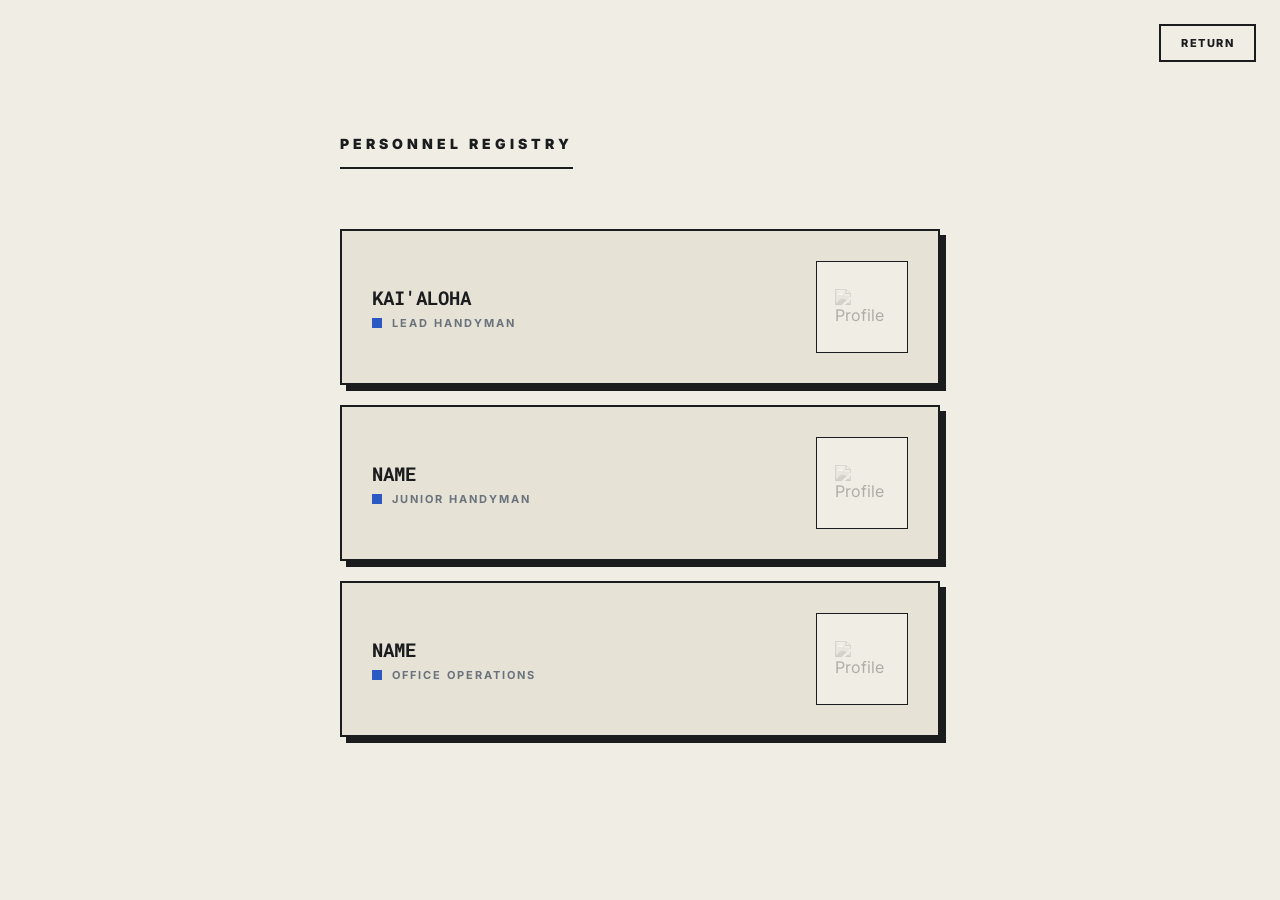
==== about.html @ ba07300b "Update about.html" ====
<!DOCTYPE html>
<html lang="en">
<head>
    <meta charset="utf-8">
    <meta name="viewport" content="width=device-width, initial-scale=1">
    <title>The Team | the handyman 870.</title>
    
    <link href="https://fonts.googleapis.com/css2?family=Inter:wght@400;700;900&family=Roboto+Mono:wght@700&display=swap" rel="stylesheet">

    <style>
        :root {
            --bg-color: #f0ede4;      
            --text-color: #1a1c1e;    
            --sub-text: #6a727c;
            --btn-bg: #2b59c3;        
            --btn-border: #1a1c1e;    
            --content-bg: #e6e2d6;    
        }

        [data-theme="dark"] {
            --bg-color: #121416;      
            --text-color: #e3e6e9;
            --sub-text: #9ba3af;
            --btn-bg: #3d71e9;        
            --btn-border: #000000;
            --content-bg: #1c1f23;
        }

        body {
            background-color: var(--bg-color);
            color: var(--text-color);
            font-family: 'Inter', sans-serif;
            margin: 0;
            display: flex;
            flex-direction: column;
            align-items: center;
            min-height: 100vh;
        }

        .top-bar {
            width: 100%;
            display: flex;
            justify-content: flex-end;
            padding: 24px;
            box-sizing: border-box;
        }

        .nav-item {
            background: var(--bg-color); 
            border: 2px solid var(--btn-border);
            color: var(--text-color);
            font-size: 11px;
            font-weight: 800;
            text-transform: uppercase;
            letter-spacing: 1.5px;
            padding: 10px 20px;
            cursor: pointer;
            text-decoration: none;
            transition: all 0.1s;
        }

        .container {
            max-width: 600px;
            width: 100%;
            padding: 40px 20px;
        }

        h1 {
            font-size: 14px;
            text-transform: uppercase;
            letter-spacing: 4px;
            margin-bottom: 60px;
            font-weight: 900;
            border-bottom: 2.5px solid var(--btn-border);
            padding-bottom: 15px;
            display: inline-block;
        }

        .member-row {
            display: flex;
            align-items: center;
            justify-content: space-between;
            padding: 30px;
            background-color: var(--content-bg);
            border: 2px solid var(--btn-border);
            margin-bottom: 20px;
            box-shadow: 6px 6px 0px var(--btn-border);
        }

        /* UPDATED NAME STYLE */
        .name {
            font-family: 'Roboto Mono', monospace; /* Ensures the straight Okina */
            font-size: 19px;
            font-weight: 700;
            margin-bottom: 6px;
            display: block;
            text-transform: uppercase !important; /* Force KAI'ALOHA to be caps */
            letter-spacing: 0px; 
        }

        .role {
            font-size: 11px;
            text-transform: uppercase;
            letter-spacing: 2px;
            color: var(--sub-text);
            font-weight: 700;
        }

        .indicator {
            width: 10px;
            height: 10px;
            background-color: var(--btn-bg);
            display: inline-block;
            margin-right: 10px;
        }

        .photo-box {
            width: 90px;
            height: 90px;
            background-color: var(--bg-color);
            border: 1.5px solid var(--btn-border);
            display: flex;
            align-items: center;
            justify-content: center;
            overflow: hidden;
        }

        .photo-box img {
            width: 60%;
            height: auto;
            opacity: 0.3;
            filter: grayscale(1);
        }
    </style>
    
    <script>
        const savedTheme = localStorage.getItem('theme');
        if (savedTheme === 'dark') {
            document.documentElement.setAttribute('data-theme', 'dark');
        }
    </script>
</head>
<body>

    <div class="top-bar">
        <a href="index.html" class="nav-item">Return</a>
    </div>

    <div class="container">
        <h1>Personnel Registry</h1>

        <div class="team-stack">
            <div class="member-row">
                <div class="member-meta">
                    <span class="name">Kai'aloha</span> 
                    <div style="display:flex; align-items:center;">
                        <span class="indicator"></span>
                        <span class="role">Lead Handyman</span>
                    </div>
                </div>
                <div class="photo-box">
                    <img src="https://www.svgrepo.com/show/452030/avatar-default.svg" alt="Profile">
                </div>
            </div>

            <div class="member-row">
                <div class="member-meta">
                    <span class="name">Name</span>
                    <div style="display:flex; align-items:center;">
                        <span class="indicator"></span>
                        <span class="role">Junior Handyman</span>
                    </div>
                </div>
                <div class="photo-box">
                    <img src="https://www.svgrepo.com/show/452030/avatar-default.svg" alt="Profile">
                </div>
            </div>

            <div class="member-row">
                <div class="member-meta">
                    <span class="name">Name</span>
                    <div style="display:flex; align-items:center;">
                        <span class="indicator"></span>
                        <span class="role">Office Operations</span>
                    </div>
                </div>
                <div class="photo-box">
                    <img src="https://www.svgrepo.com/show/452030/avatar-default.svg" alt="Profile">
                </div>
            </div>
        </div>
    </div>

</body>
</html>
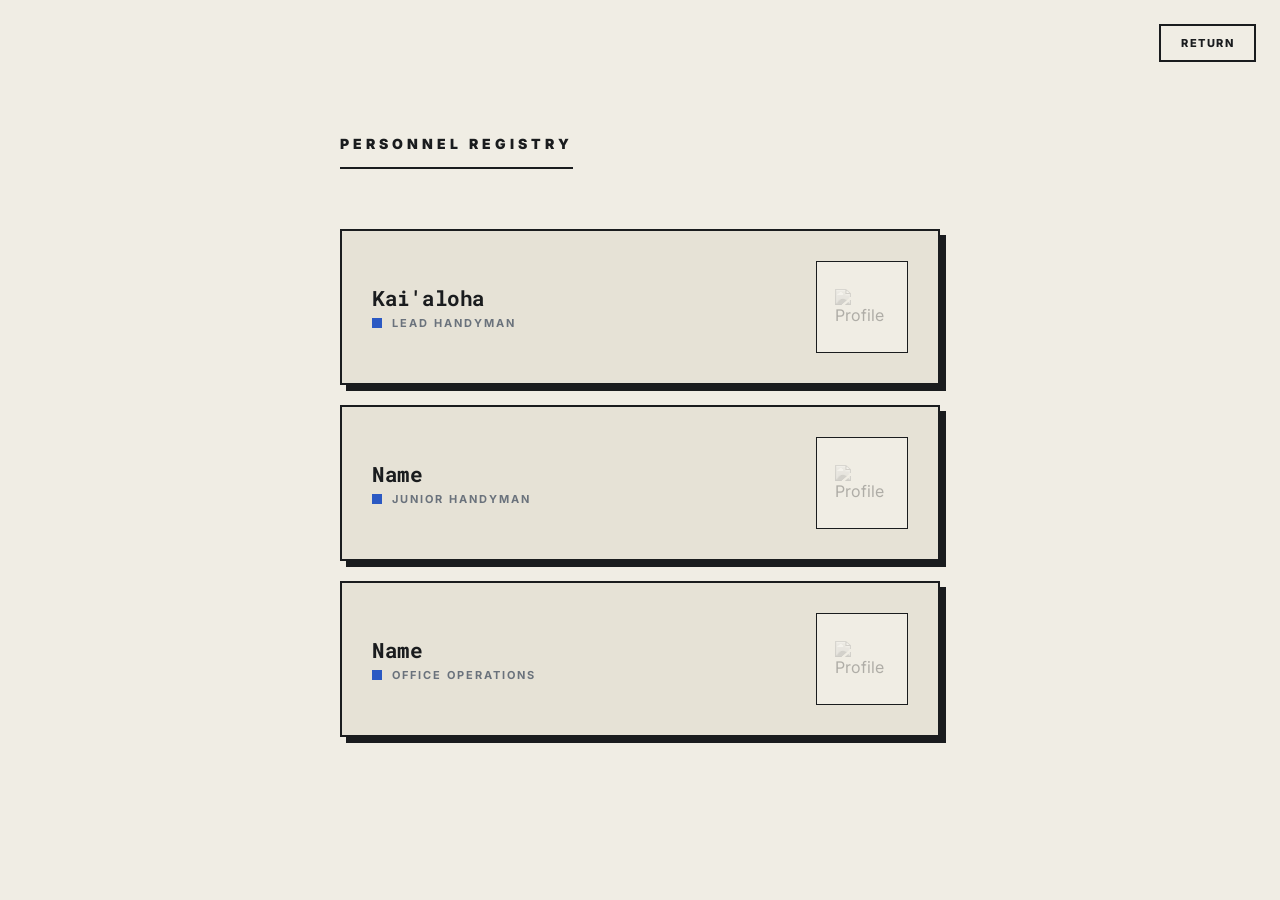
==== commit 4f6c3486: "Update about.html" ====
--- a/about.html
+++ b/about.html
@@ -5,7 +5,7 @@
     <meta name="viewport" content="width=device-width, initial-scale=1">
     <title>The Team | the handyman 870.</title>
     
-    <link href="https://fonts.googleapis.com/css2?family=Inter:wght@400;700;900&family=Roboto+Mono:wght@700&display=swap" rel="stylesheet">
+    <link href="https://fonts.googleapis.com/css2?family=Inter:wght@400;700;900&family=Roboto+Mono:wght@500;700&display=swap" rel="stylesheet">
 
     <style>
         :root {
@@ -87,15 +87,15 @@
             box-shadow: 6px 6px 0px var(--btn-border);
         }
 
-        /* UPDATED NAME STYLE */
+        /* TITLE CASE NAME STYLE */
         .name {
-            font-family: 'Roboto Mono', monospace; /* Ensures the straight Okina */
-            font-size: 19px;
+            font-family: 'Roboto Mono', monospace; 
+            font-size: 21px; /* Slightly larger to balance the Title Case */
             font-weight: 700;
-            margin-bottom: 6px;
+            margin-bottom: 4px;
             display: block;
-            text-transform: uppercase !important; /* Force KAI'ALOHA to be caps */
-            letter-spacing: 0px; 
+            /* text-transform: none; Removed the force-caps to allow Title Case */
+            letter-spacing: -0.5px; 
         }
 
         .role {
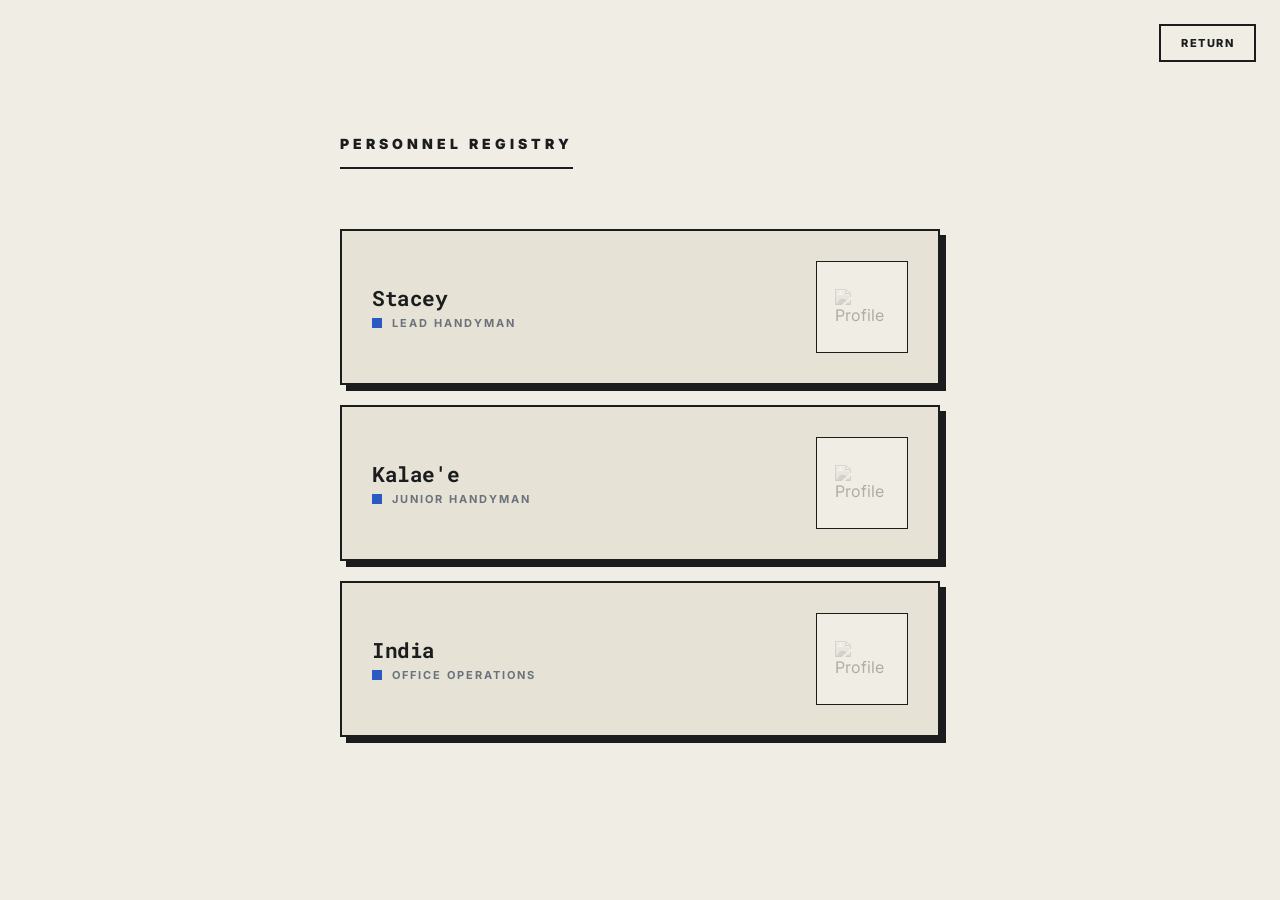
==== commit a2e8bb1c: "Update about.html" ====
--- a/about.html
+++ b/about.html
@@ -152,7 +152,7 @@
         <div class="team-stack">
             <div class="member-row">
                 <div class="member-meta">
-                    <span class="name">Kai'aloha</span> 
+                    <span class="name">Stacey</span> 
                     <div style="display:flex; align-items:center;">
                         <span class="indicator"></span>
                         <span class="role">Lead Handyman</span>
@@ -165,7 +165,7 @@
 
             <div class="member-row">
                 <div class="member-meta">
-                    <span class="name">Name</span>
+                    <span class="name">Kalae'e</span>
                     <div style="display:flex; align-items:center;">
                         <span class="indicator"></span>
                         <span class="role">Junior Handyman</span>
@@ -178,7 +178,7 @@
 
             <div class="member-row">
                 <div class="member-meta">
-                    <span class="name">Name</span>
+                    <span class="name">India</span>
                     <div style="display:flex; align-items:center;">
                         <span class="indicator"></span>
                         <span class="role">Office Operations</span>
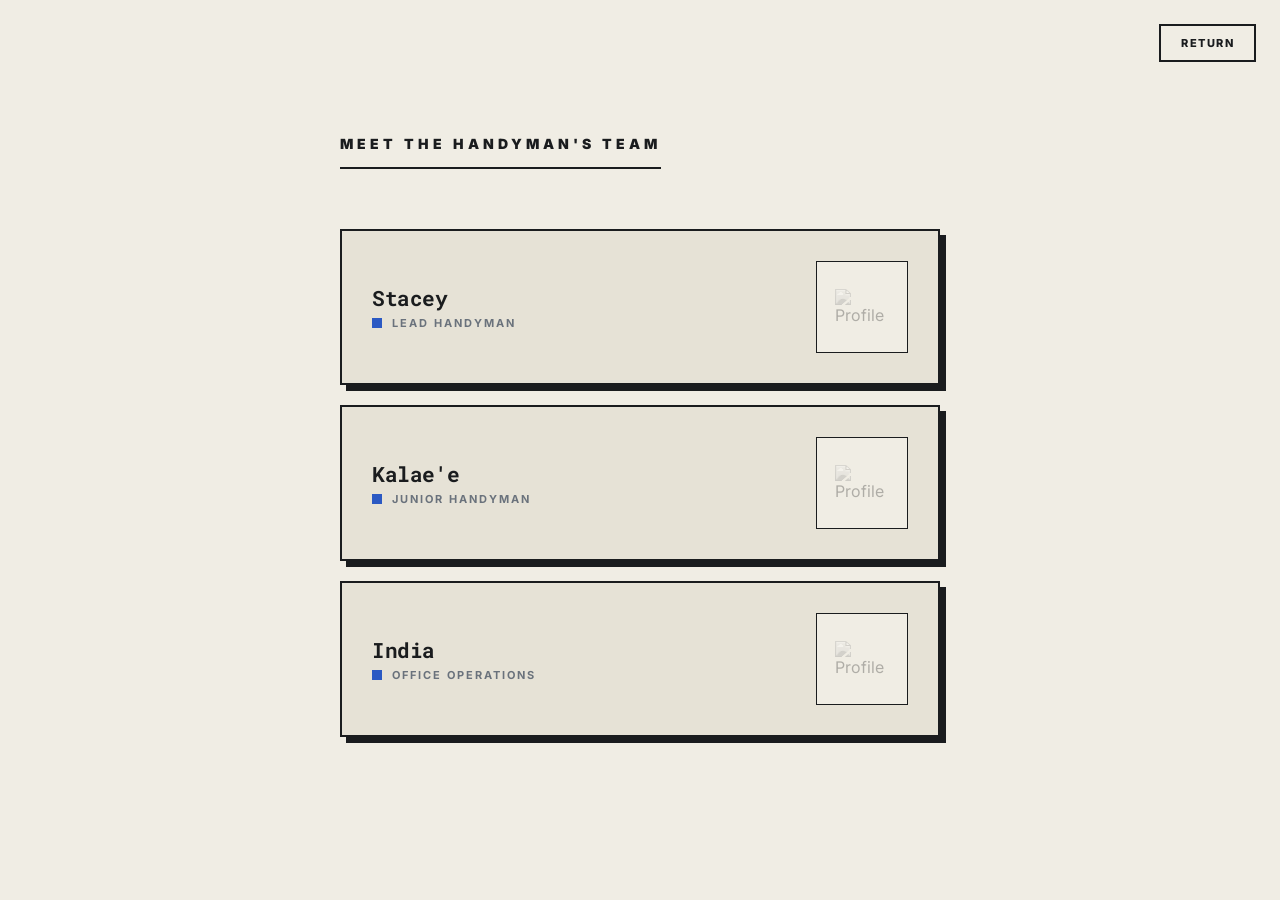
==== commit cc503224: "Update about.html" ====
--- a/about.html
+++ b/about.html
@@ -147,7 +147,7 @@
     </div>
 
     <div class="container">
-        <h1>Personnel Registry</h1>
+        <h1>Meet the Handyman's Team</h1>
 
         <div class="team-stack">
             <div class="member-row">
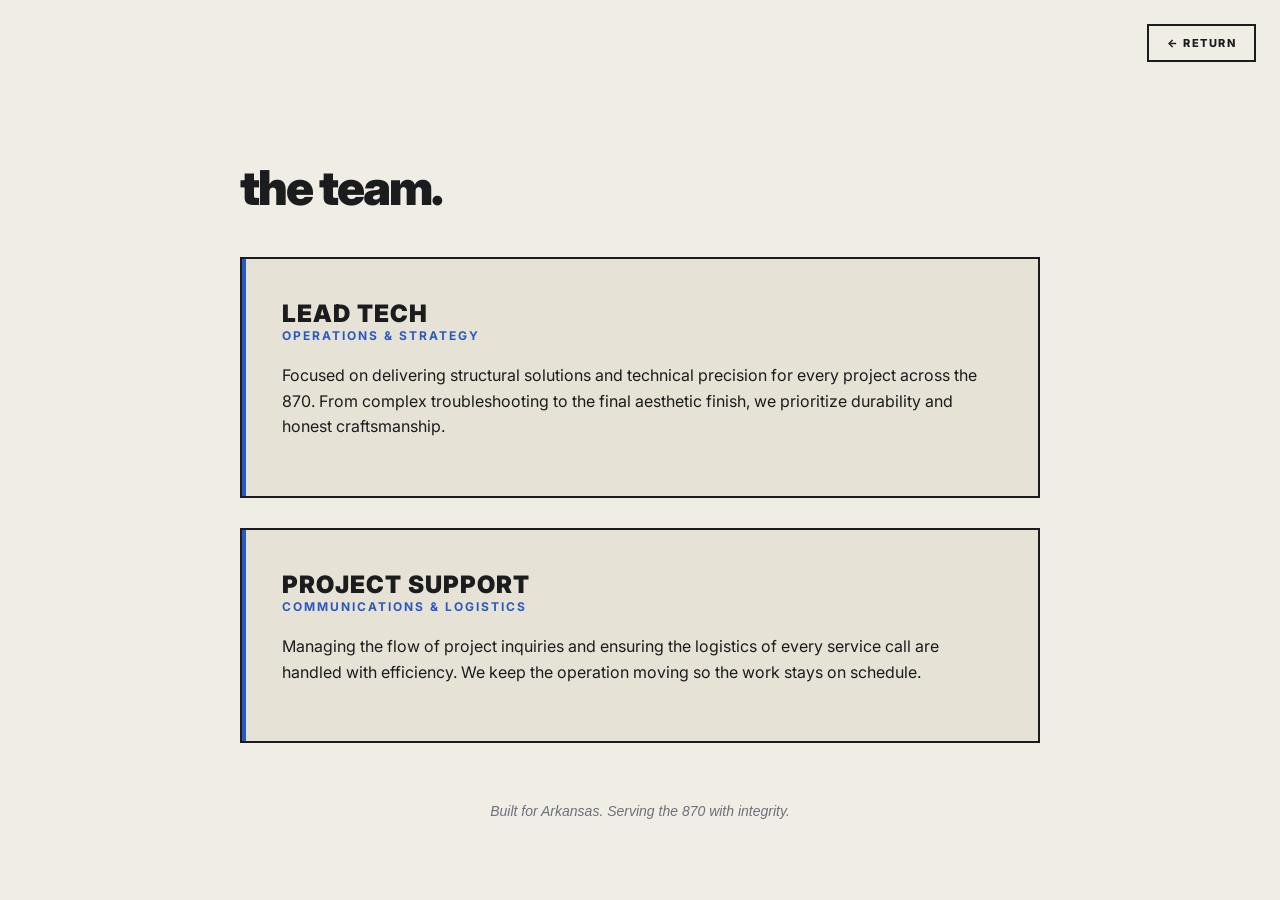
==== commit f3f6cda0: "Update about.html" ====
--- a/about.html
+++ b/about.html
@@ -5,7 +5,9 @@
     <meta name="viewport" content="width=device-width, initial-scale=1">
     <title>The Team | the handyman 870.</title>
     
-    <link href="https://fonts.googleapis.com/css2?family=Inter:wght@400;700;900&family=Roboto+Mono:wght@500;700&display=swap" rel="stylesheet">
+    <link rel="preconnect" href="https://fonts.googleapis.com">
+    <link rel="preconnect" href="https://fonts.gstatic.com" crossorigin>
+    <link href="https://fonts.googleapis.com/css2?family=Inter:wght@400;700;900&display=swap" rel="stylesheet">
 
     <style>
         :root {
@@ -13,8 +15,11 @@
             --text-color: #1a1c1e;    
             --sub-text: #6a727c;
             --btn-bg: #2b59c3;        
+            --btn-text: #ffffff;      
             --btn-border: #1a1c1e;    
             --content-bg: #e6e2d6;    
+            --accent-glow: #2b59c3;
+            --shadow: 6px 6px 0px var(--btn-border);
         }
 
         [data-theme="dark"] {
@@ -22,8 +27,11 @@
             --text-color: #e3e6e9;
             --sub-text: #9ba3af;
             --btn-bg: #3d71e9;        
+            --btn-text: #ffffff;
             --btn-border: #000000;
             --content-bg: #1c1f23;
+            --accent-glow: #3d71e9;
+            --shadow: 6px 6px 0px #000000;
         }
 
         body {
@@ -35,6 +43,7 @@
             flex-direction: column;
             align-items: center;
             min-height: 100vh;
+            transition: background-color 0.3s ease;
         }
 
         .top-bar {
@@ -46,150 +55,128 @@
         }
 
         .nav-item {
-            background: var(--bg-color); 
+            background: transparent;
             border: 2px solid var(--btn-border);
             color: var(--text-color);
             font-size: 11px;
             font-weight: 800;
             text-transform: uppercase;
             letter-spacing: 1.5px;
-            padding: 10px 20px;
+            padding: 10px 18px;
             cursor: pointer;
             text-decoration: none;
             transition: all 0.1s;
         }
 
+        .nav-item:hover {
+            background: var(--btn-border);
+            color: var(--bg-color);
+        }
+
         .container {
-            max-width: 600px;
+            max-width: 800px;
             width: 100%;
-            padding: 40px 20px;
+            padding: 0 20px;
+            margin-top: 40px;
+            margin-bottom: 80px;
         }
 
         h1 {
-            font-size: 14px;
-            text-transform: uppercase;
-            letter-spacing: 4px;
-            margin-bottom: 60px;
+            font-size: clamp(32px, 6vw, 48px);
             font-weight: 900;
-            border-bottom: 2.5px solid var(--btn-border);
-            padding-bottom: 15px;
-            display: inline-block;
+            letter-spacing: -2px;
+            text-transform: lowercase;
+            margin-bottom: 40px;
         }
 
-        .member-row {
-            display: flex;
-            align-items: center;
-            justify-content: space-between;
-            padding: 30px;
+        .team-card {
             background-color: var(--content-bg);
-            border: 2px solid var(--btn-border);
-            margin-bottom: 20px;
-            box-shadow: 6px 6px 0px var(--btn-border);
+            border: 2.5px solid var(--btn-border);
+            padding: 40px;
+            margin-bottom: 30px;
+            text-align: left;
+            position: relative;
         }
 
-        /* TITLE CASE NAME STYLE */
-        .name {
-            font-family: 'Roboto Mono', monospace; 
-            font-size: 21px; /* Slightly larger to balance the Title Case */
-            font-weight: 700;
-            margin-bottom: 4px;
-            display: block;
-            /* text-transform: none; Removed the force-caps to allow Title Case */
-            letter-spacing: -0.5px; 
+        .team-card::before {
+            content: "";
+            position: absolute;
+            top: 0; left: 0;
+            width: 4px; height: 100%;
+            background: var(--accent-glow);
         }
 
-        .role {
-            font-size: 11px;
+        .member-name {
+            font-weight: 900;
+            font-size: 24px;
             text-transform: uppercase;
-            letter-spacing: 2px;
-            color: var(--sub-text);
-            font-weight: 700;
+            letter-spacing: 1px;
+            margin-bottom: 5px;
         }
 
-        .indicator {
-            width: 10px;
-            height: 10px;
-            background-color: var(--btn-bg);
-            display: inline-block;
-            margin-right: 10px;
+        .member-role {
+            font-weight: 700;
+            color: var(--accent-glow);
+            text-transform: uppercase;
+            font-size: 12px;
+            letter-spacing: 2px;
+            margin-bottom: 20px;
+            display: block;
         }
 
-        .photo-box {
-            width: 90px;
-            height: 90px;
-            background-color: var(--bg-color);
-            border: 1.5px solid var(--btn-border);
-            display: flex;
-            align-items: center;
-            justify-content: center;
-            overflow: hidden;
+        .member-bio {
+            line-height: 1.6;
+            color: var(--text-color);
+            font-size: 16px;
         }
 
-        .photo-box img {
-            width: 60%;
-            height: auto;
-            opacity: 0.3;
-            filter: grayscale(1);
+        .footer-note {
+            margin-top: 60px;
+            font-style: italic;
+            color: var(--sub-text);
+            font-size: 14px;
+            text-align: center;
         }
     </style>
-    
+</head>
+<body>
+
+    <div class="top-bar">
+        <a href="index.html" class="nav-item">← Return</a>
+    </div>
+
+    <div class="container">
+        <h1>the team.</h1>
+
+        <div class="team-card">
+            <span class="member-name">Lead Tech</span>
+            <span class="member-role">Operations & Strategy</span>
+            <p class="member-bio">
+                Focused on delivering structural solutions and technical precision for every project across the 870. 
+                From complex troubleshooting to the final aesthetic finish, we prioritize durability and honest craftsmanship.
+            </p>
+        </div>
+
+        <div class="team-card">
+            <span class="member-name">Project Support</span>
+            <span class="member-role">Communications & Logistics</span>
+            <p class="member-bio">
+                Managing the flow of project inquiries and ensuring the logistics of every service call are handled 
+                with efficiency. We keep the operation moving so the work stays on schedule.
+            </p>
+        </div>
+
+        <div class="footer-note">
+            Built for Arkansas. Serving the 870 with integrity.
+        </div>
+    </div>
+
     <script>
+        // Sync theme with the main page
         const savedTheme = localStorage.getItem('theme');
         if (savedTheme === 'dark') {
             document.documentElement.setAttribute('data-theme', 'dark');
         }
     </script>
-</head>
-<body>
-
-    <div class="top-bar">
-        <a href="index.html" class="nav-item">Return</a>
-    </div>
-
-    <div class="container">
-        <h1>Meet the Handyman's Team</h1>
-
-        <div class="team-stack">
-            <div class="member-row">
-                <div class="member-meta">
-                    <span class="name">Stacey</span> 
-                    <div style="display:flex; align-items:center;">
-                        <span class="indicator"></span>
-                        <span class="role">Lead Handyman</span>
-                    </div>
-                </div>
-                <div class="photo-box">
-                    <img src="https://www.svgrepo.com/show/452030/avatar-default.svg" alt="Profile">
-                </div>
-            </div>
-
-            <div class="member-row">
-                <div class="member-meta">
-                    <span class="name">Kalae'e</span>
-                    <div style="display:flex; align-items:center;">
-                        <span class="indicator"></span>
-                        <span class="role">Junior Handyman</span>
-                    </div>
-                </div>
-                <div class="photo-box">
-                    <img src="https://www.svgrepo.com/show/452030/avatar-default.svg" alt="Profile">
-                </div>
-            </div>
-
-            <div class="member-row">
-                <div class="member-meta">
-                    <span class="name">India</span>
-                    <div style="display:flex; align-items:center;">
-                        <span class="indicator"></span>
-                        <span class="role">Office Operations</span>
-                    </div>
-                </div>
-                <div class="photo-box">
-                    <img src="https://www.svgrepo.com/show/452030/avatar-default.svg" alt="Profile">
-                </div>
-            </div>
-        </div>
-    </div>
-
 </body>
 </html>
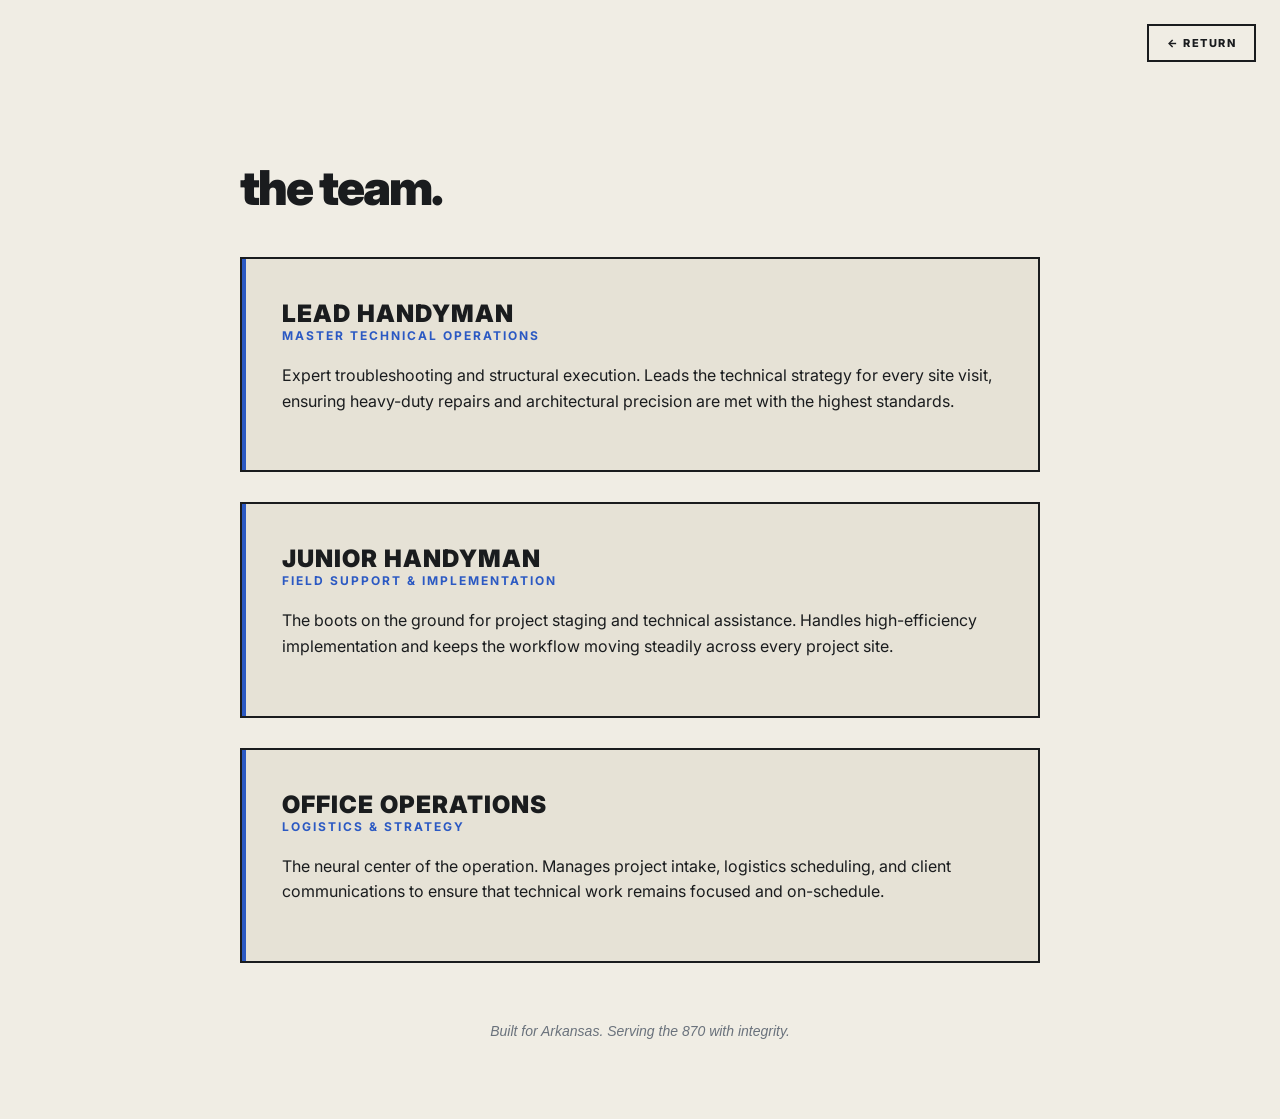
==== commit aa9b0237: "Update about.html" ====
--- a/about.html
+++ b/about.html
@@ -2,6 +2,15 @@
 <html lang="en">
 <head>
     <meta charset="utf-8">
+    <script>
+        (function() {
+            const savedTheme = localStorage.getItem('theme');
+            if (savedTheme === 'dark') {
+                document.documentElement.setAttribute('data-theme', 'dark');
+            }
+        })();
+    </script>
+    
     <meta name="viewport" content="width=device-width, initial-scale=1">
     <title>The Team | the handyman 870.</title>
     
@@ -43,7 +52,6 @@
             flex-direction: column;
             align-items: center;
             min-height: 100vh;
-            transition: background-color 0.3s ease;
         }
 
         .top-bar {
@@ -149,20 +157,26 @@
         <h1>the team.</h1>
 
         <div class="team-card">
-            <span class="member-name">Lead Tech</span>
-            <span class="member-role">Operations & Strategy</span>
+            <span class="member-name">Lead Handyman</span>
+            <span class="member-role">Master Technical Operations</span>
             <p class="member-bio">
-                Focused on delivering structural solutions and technical precision for every project across the 870. 
-                From complex troubleshooting to the final aesthetic finish, we prioritize durability and honest craftsmanship.
+                Expert troubleshooting and structural execution. Leads the technical strategy for every site visit, ensuring heavy-duty repairs and architectural precision are met with the highest standards.
             </p>
         </div>
 
         <div class="team-card">
-            <span class="member-name">Project Support</span>
-            <span class="member-role">Communications & Logistics</span>
+            <span class="member-name">Junior Handyman</span>
+            <span class="member-role">Field Support & Implementation</span>
             <p class="member-bio">
-                Managing the flow of project inquiries and ensuring the logistics of every service call are handled 
-                with efficiency. We keep the operation moving so the work stays on schedule.
+                The boots on the ground for project staging and technical assistance. Handles high-efficiency implementation and keeps the workflow moving steadily across every project site.
+            </p>
+        </div>
+
+        <div class="team-card">
+            <span class="member-name">Office Operations</span>
+            <span class="member-role">Logistics & Strategy</span>
+            <p class="member-bio">
+                The neural center of the operation. Manages project intake, logistics scheduling, and client communications to ensure that technical work remains focused and on-schedule.
             </p>
         </div>
 
@@ -171,12 +185,5 @@
         </div>
     </div>
 
-    <script>
-        // Sync theme with the main page
-        const savedTheme = localStorage.getItem('theme');
-        if (savedTheme === 'dark') {
-            document.documentElement.setAttribute('data-theme', 'dark');
-        }
-    </script>
 </body>
 </html>
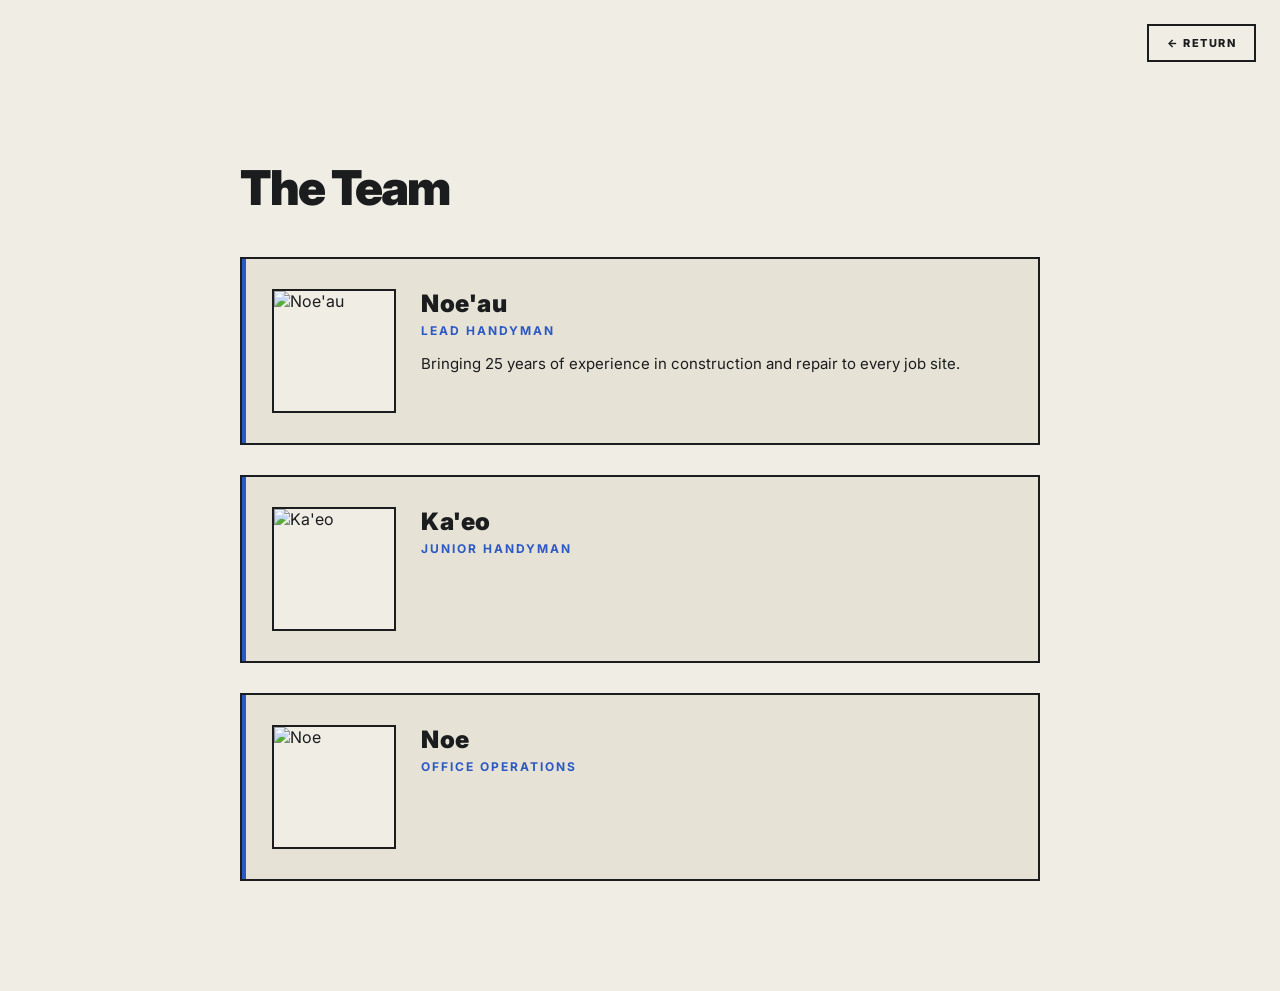
==== commit 710f57f4: "Update about.html" ====
--- a/about.html
+++ b/about.html
@@ -52,6 +52,7 @@
             flex-direction: column;
             align-items: center;
             min-height: 100vh;
+            transition: background-color 0.3s ease;
         }
 
         .top-bar {
@@ -93,16 +94,17 @@
             font-size: clamp(32px, 6vw, 48px);
             font-weight: 900;
             letter-spacing: -2px;
-            text-transform: lowercase;
             margin-bottom: 40px;
         }
 
         .team-card {
             background-color: var(--content-bg);
             border: 2.5px solid var(--btn-border);
-            padding: 40px;
+            padding: 30px;
             margin-bottom: 30px;
-            text-align: left;
+            display: flex;
+            gap: 25px;
+            align-items: flex-start;
             position: relative;
         }
 
@@ -114,11 +116,24 @@
             background: var(--accent-glow);
         }
 
+        .member-photo {
+            width: 120px;
+            height: 120px;
+            background: var(--bg-color);
+            border: 2px solid var(--btn-border);
+            flex-shrink: 0;
+            object-fit: cover;
+        }
+
+        .member-info {
+            display: flex;
+            flex-direction: column;
+        }
+
         .member-name {
             font-weight: 900;
             font-size: 24px;
-            text-transform: uppercase;
-            letter-spacing: 1px;
+            letter-spacing: 0.5px;
             margin-bottom: 5px;
         }
 
@@ -128,22 +143,19 @@
             text-transform: uppercase;
             font-size: 12px;
             letter-spacing: 2px;
-            margin-bottom: 20px;
-            display: block;
+            margin-bottom: 10px;
         }
 
         .member-bio {
-            line-height: 1.6;
+            line-height: 1.5;
             color: var(--text-color);
-            font-size: 16px;
-        }
-
-        .footer-note {
-            margin-top: 60px;
-            font-style: italic;
-            color: var(--sub-text);
-            font-size: 14px;
-            text-align: center;
+            font-size: 15px;
+            margin-top: 5px;
+        }
+
+        @media (max-width: 500px) {
+            .team-card { flex-direction: column; align-items: center; text-align: center; }
+            .team-card::before { width: 100%; height: 4px; top: 0; left: 0; }
         }
     </style>
 </head>
@@ -154,35 +166,35 @@
     </div>
 
     <div class="container">
-        <h1>the team.</h1>
+        <h1>The Team</h1>
 
         <div class="team-card">
-            <span class="member-name">Lead Handyman</span>
-            <span class="member-role">Master Technical Operations</span>
-            <p class="member-bio">
-                Expert troubleshooting and structural execution. Leads the technical strategy for every site visit, ensuring heavy-duty repairs and architectural precision are met with the highest standards.
-            </p>
+            <img src="lead.jpg" alt="Noe'au" class="member-photo">
+            <div class="member-info">
+                <span class="member-name">Noe'au</span>
+                <span class="member-role">Lead Handyman</span>
+                <p class="member-bio">
+                    Bringing 25 years of experience in construction and repair to every job site.
+                </p>
+            </div>
         </div>
 
         <div class="team-card">
-            <span class="member-name">Junior Handyman</span>
-            <span class="member-role">Field Support & Implementation</span>
-            <p class="member-bio">
-                The boots on the ground for project staging and technical assistance. Handles high-efficiency implementation and keeps the workflow moving steadily across every project site.
-            </p>
+            <img src="junior.jpg" alt="Ka'eo" class="member-photo">
+            <div class="member-info">
+                <span class="member-name">Ka'eo</span>
+                <span class="member-role">Junior Handyman</span>
+            </div>
         </div>
 
         <div class="team-card">
-            <span class="member-name">Office Operations</span>
-            <span class="member-role">Logistics & Strategy</span>
-            <p class="member-bio">
-                The neural center of the operation. Manages project intake, logistics scheduling, and client communications to ensure that technical work remains focused and on-schedule.
-            </p>
+            <img src="office.jpg" alt="Noe" class="member-photo">
+            <div class="member-info">
+                <span class="member-name">Noe</span>
+                <span class="member-role">Office Operations</span>
+            </div>
         </div>
 
-        <div class="footer-note">
-            Built for Arkansas. Serving the 870 with integrity.
-        </div>
     </div>
 
 </body>
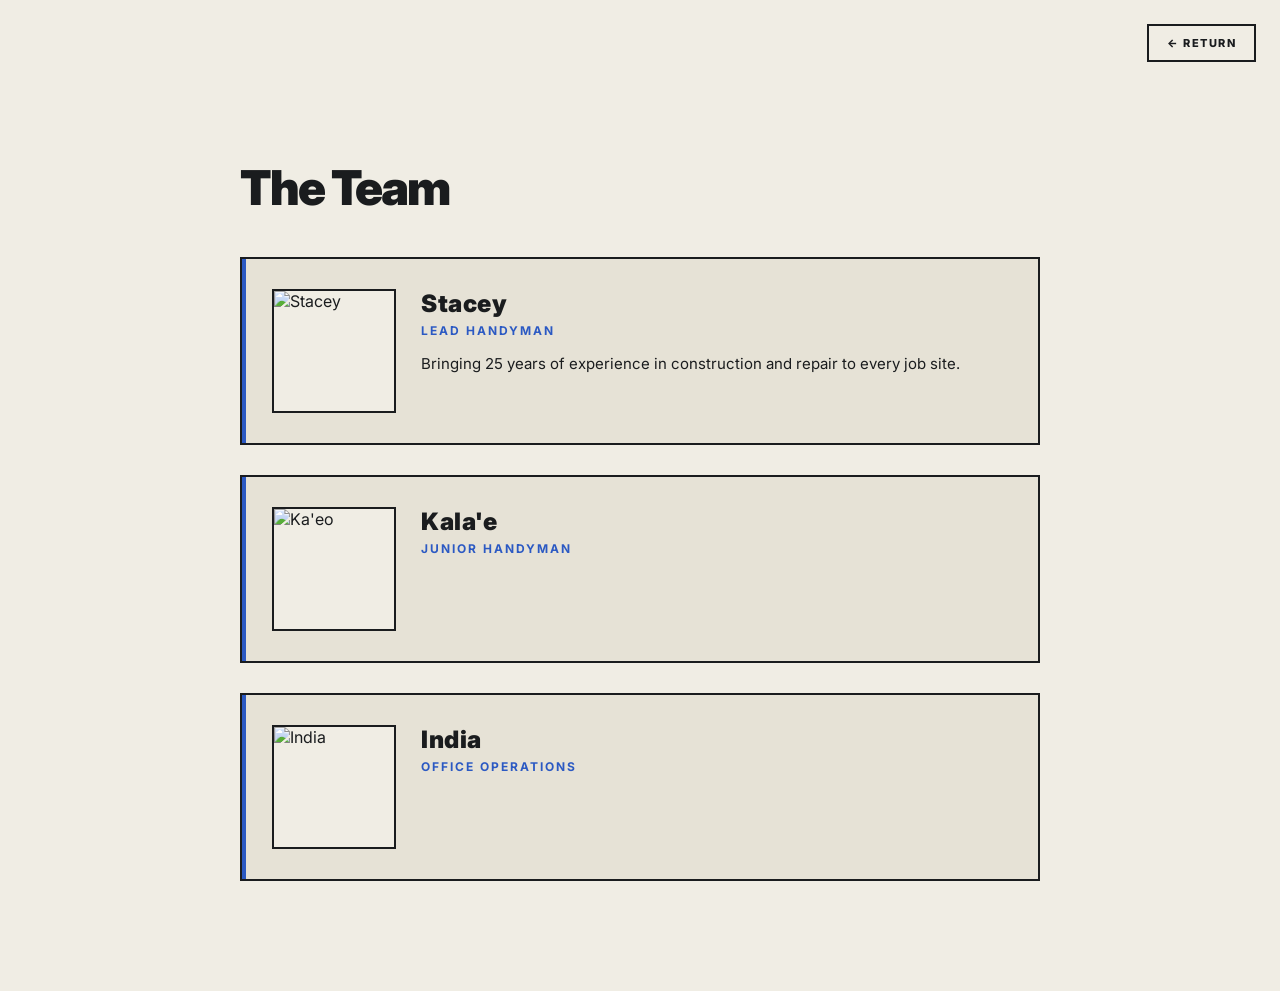
==== commit f21717d8: "Update about.html" ====
--- a/about.html
+++ b/about.html
@@ -169,9 +169,9 @@
         <h1>The Team</h1>
 
         <div class="team-card">
-            <img src="lead.jpg" alt="Noe'au" class="member-photo">
+            <img src="lead.jpg" alt="Stacey" class="member-photo">
             <div class="member-info">
-                <span class="member-name">Noe'au</span>
+                <span class="member-name">Stacey</span>
                 <span class="member-role">Lead Handyman</span>
                 <p class="member-bio">
                     Bringing 25 years of experience in construction and repair to every job site.
@@ -182,15 +182,15 @@
         <div class="team-card">
             <img src="junior.jpg" alt="Ka'eo" class="member-photo">
             <div class="member-info">
-                <span class="member-name">Ka'eo</span>
+                <span class="member-name">Kala'e</span>
                 <span class="member-role">Junior Handyman</span>
             </div>
         </div>
 
         <div class="team-card">
-            <img src="office.jpg" alt="Noe" class="member-photo">
+            <img src="office.jpg" alt="India" class="member-photo">
             <div class="member-info">
-                <span class="member-name">Noe</span>
+                <span class="member-name">India</span>
                 <span class="member-role">Office Operations</span>
             </div>
         </div>
